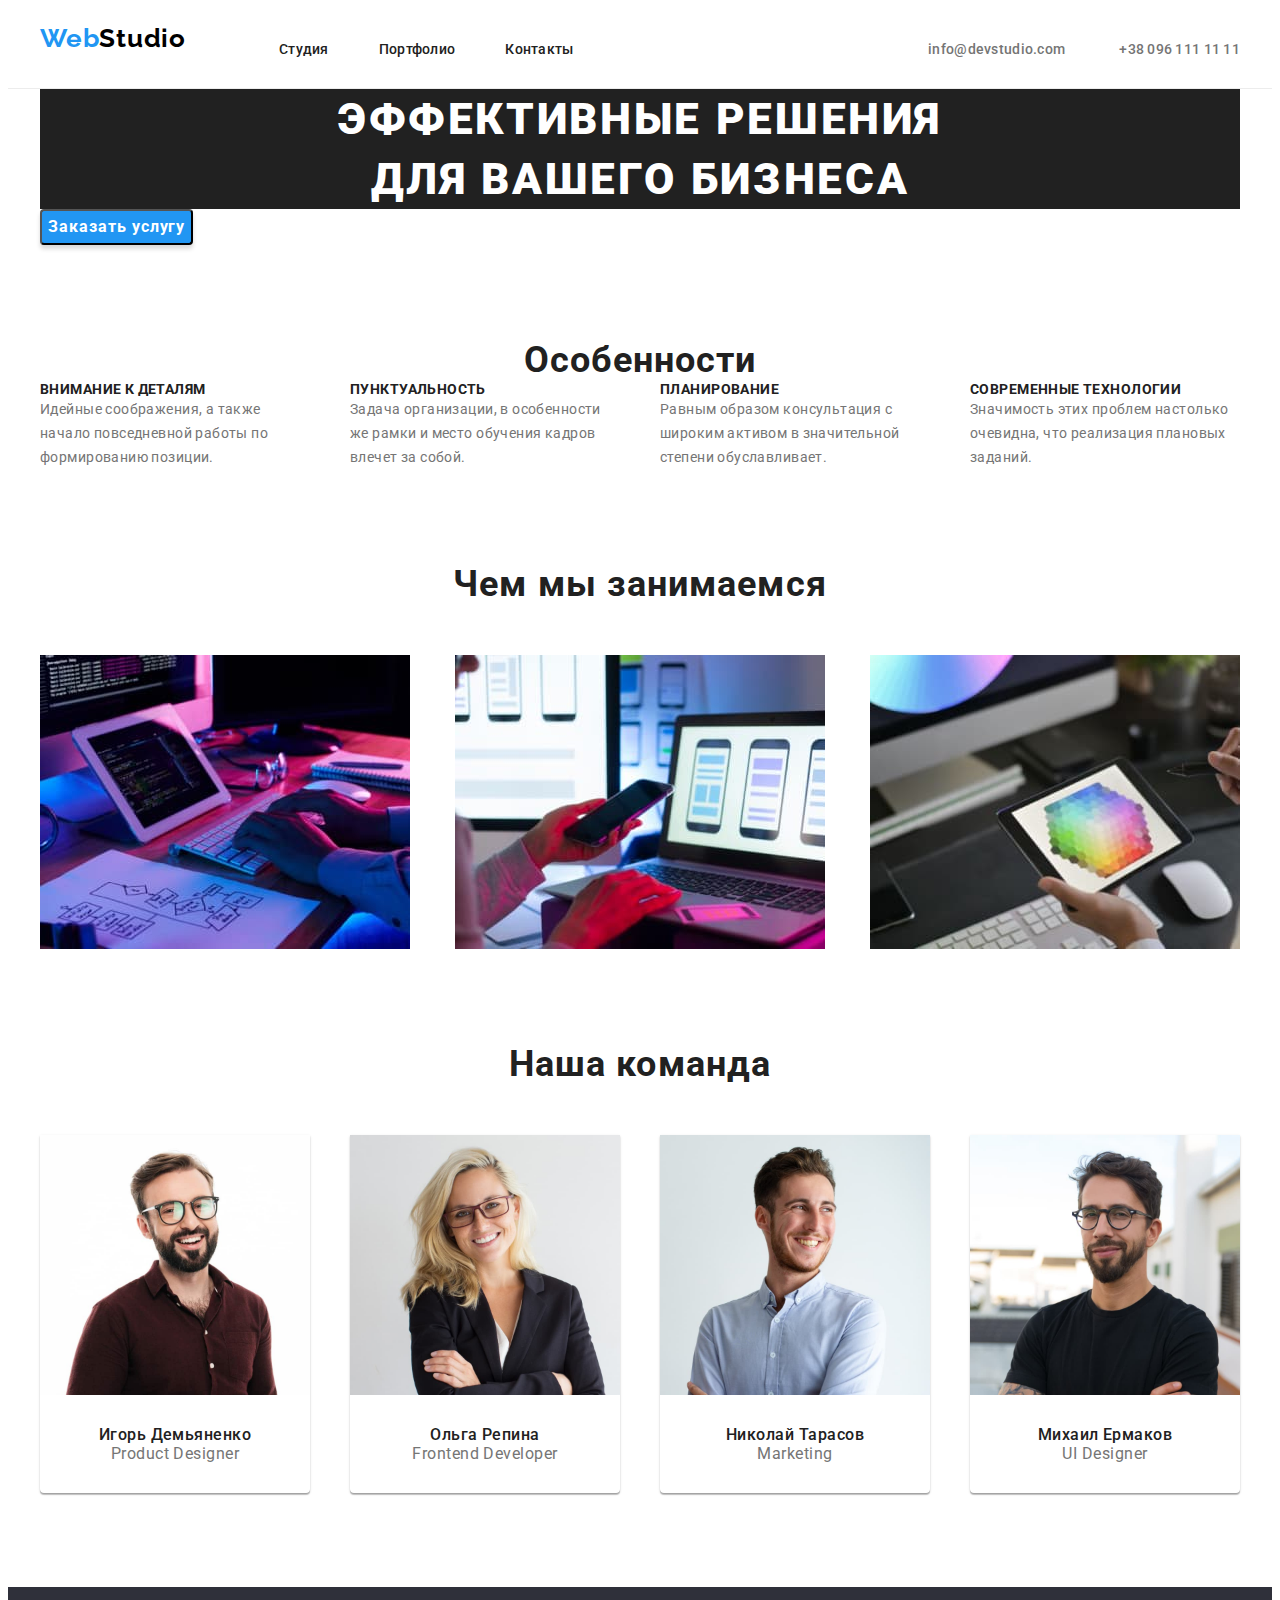
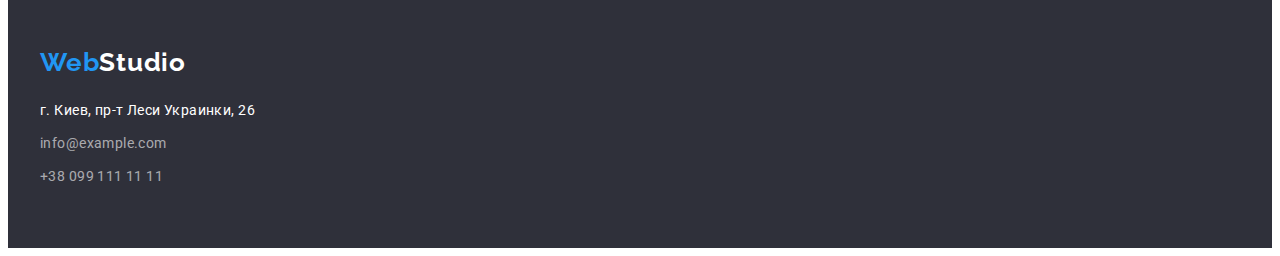
==== index.html @ 537c0da6 "Initial commit" ====
<!DOCTYPE html>
<html lang="en">
  <head>
    <meta charset="UTF-8" />
    <meta http-equiv="X-UA-Compatible" content="IE=edge" />
    <meta name="viewport" content="width=device-width, initial-scale=1.0" />
    <title>Web Stidio</title>
    <link
      rel="stylesheet"
      href="https://cdnjs.cloudflare.com/ajax/libs/modern-normalize/1.1.0/modern-normalize.min.css"
      integrity="sha512-wpPYUAdjBVSE4KJnH1VR1HeZfpl1ub8YT/NKx4PuQ5NmX2tKuGu6U/JRp5y+Y8XG2tV+wKQpNHVUX03MfMFn9Q=="
      crossorigin="anonymous"
      referrerpolicy="no-referrer"
    />
    <link rel="preconnect" href="https://fonts.googleapis.com" />
    <link rel="preconnect" href="https://fonts.gstatic.com" crossorigin />
    <link
      href="https://fonts.googleapis.com/css2?family=Raleway:wght@700&family=Roboto:wght@400;500;700;900&display=swap"
      rel="stylesheet"
    />
    <link rel="stylesheet" href="./css/styles.css" />
  </head>
  <body>
    <!-- Header-->
    <header>
      <div class="conteiner">
        <a href="./index.html" class="logo logo-heder"
          ><span class="first-logo">Web</span>Studio</a
        >
        <nav>
          <ul class="list">
            <li><a href="" class="nav-item">Студия</a></li>
            <li><a href="./portfolio.html" class="nav-item">Портфолио</a></li>
            <li><a href="" class="nav-item">Контакты</a></li>
          </ul>
        </nav>
        <div class="contact">
          <a href="mailto:info@devstudio.com" class="contact-header"
            >info@devstudio.com</a
          >
          <a href="tel:+380961111111" class="contact-header"
            >+38 096 111 11 11</a
          >
        </div>
      </div>
    </header>
    <!-- Main-->
    <main>
      <div class="conteiner">
        <section>
          <h1 class="hero-index">
            Эффективные решения <br />
            для вашего бизнеса
          </h1>
          <button type="button" class="hero-btn">Заказать услугу</button>
        </section>
        <section>
          <h2>Особенности</h2>
          <ul class="list advantage">
            <li>
              <h3>Внимание к деталям</h3>
              <p>
                Идейные соображения, а также начало повседневной работы по
                формированию позиции.
              </p>
            </li>
            <li>
              <h3>Пунктуальность</h3>
              <p>
                Задача организации, в особенности же рамки и место обучения
                кадров влечет за собой.
              </p>
            </li>
            <li>
              <h3>Планирование</h3>
              <p>
                Равным образом консультация с широким активом в значительной
                степени обуславливает.
              </p>
            </li>
            <li>
              <h3>Современные технологии</h3>
              <p>
                Значимость этих проблем настолько очевидна, что реализация
                плановых заданий.
              </p>
            </li>
          </ul>
        </section>
        <section class="works">
          <h2>Чем мы занимаемся</h2>
          <ul class="list">
            <li>
              <img
                src="./imges/codding.jpg"
                alt="Валидный коддинг"
                width="370"
                height="294"
              />
            </li>
            <li>
              <img
                src="./imges/flex.jpg"
                alt="Кросплатформенные приложения"
                width="370"
                height="294"
              />
            </li>
            <li>
              <img
                src="./imges/style.jpg"
                alt="современная визуализация"
                width="370"
                height="294"
              />
            </li>
          </ul>
        </section>
        <section class="team">
          <h2>Наша команда</h2>
          <ul class="list list-team">
            <li>
              <img
                src="./imges/igor.jpg"
                alt="Игорь Демьяненко"
                width="270"
                height="260"
              />
              <div>
                <h3>Игорь Демьяненко</h3>
                <p>Product Designer</p>
              </div>
            </li>
            <li>
              <img
                src="./imges/olga.jpg"
                alt="Ольга Репина"
                width="270"
                height="260"
              />
              <div>
                <h3>Ольга Репина</h3>
                <p>Frontend Developer</p>
              </div>
            </li>
            <li>
              <img
                src="./imges/nikolay.jpg"
                alt="Николай Тарасов"
                width="270"
                height="260"
              />
              <div>
                <h3>Николай Тарасов</h3>
                <p>Marketing</p>
              </div>
            </li>
            <li>
              <img
                src="./imges/mihail.jpg"
                alt="Михаил Ермаков"
                width="270"
                height="260"
              />
              <div>
                <h3>Михаил Ермаков</h3>
                <p>UI Designer</p>
              </div>
            </li>
          </ul>
        </section>
      </div>
    </main>
    <!--Footer-->
    <footer class="footer">
      <div class="conteiner">
        <a href="./index.html" class="logo logo-footer"
          ><span class="first-logo">Web</span>Studio</a
        >
        <address>
          <ul class="list">
            <li>
              <a
                href="https://goo.gl/maps/Edwmhxhsn8oZYqnP8"
                target="_blank"
                rel="noopener noreferrer"
                class="gmaps"
                >г. Киев, пр-т Леси Украинки, 26</a
              >
            </li>
            <li>
              <a href="mailto:info@example.com" class="contact-footer"
                >info@example.com</a
              >
            </li>
            <li>
              <a href="tel:+380991111111" class="contact-footer"
                >+38 099 111 11 11</a
              >
            </li>
          </ul>
        </address>
      </div>
    </footer>
  </body>
</html>
---- css/styles.css ----
:root {
  --primery-text-color: #757575;
  --title-text-color: #212121;
  --footer-text-color: #ffffff;
  --nav-item-color: #212121;
  --nav-item-active: #2196f3;
  --focus-link-color: #2196f3;
  --primery-bgcolor: #e5e5e5;
  --secondary-bgcolor: #f5f4fa;
  --header-bdcolor: #ffffff;
  --footer-bgcolor: #2f303a;
}

body {
  font-family: "Roboto", sans-serif;
  color: var(--primery-text-color);
}

h1,
h2,
h3,
h4,
h5,
h6,
p,
ul,
li {
  margin: 0;
  padding: 0;
}

h2 {
  font-weight: 700;
  font-size: 36px;
  line-height: calc(42 / 36);
  text-align: center;
  letter-spacing: 0.03em;
  color: var(--title-text-color);
}
.list {
  list-style: none;
}

.conteiner {
  margin: 0 auto;
  width: 1200px;
  padding: 0 15px;
  display: flex;
}

img {
  display: block;
  max-width: 100%;
  height: auto;
}

header {
  border-bottom: 1px solid #ececec;
}
header .conteiner {
  flex-direction: row;
  align-items: center;
  height: 80px;
}

header ul {
  display: flex;
}
.hero-index {
  font-weight: 900;
  font-size: 44px;
  line-height: calc(60 / 44);
  text-align: center;
  letter-spacing: 0.06em;
  text-transform: uppercase;
  color: #ffffff;
  background-color: #212121;
}
.hero-btn {
  background-color: #2196f3;
  font-family: "Roboto", sans-serif;
  font-weight: 700;
  font-size: 16px;
  line-height: calc(30 / 16);
  text-align: center;
  letter-spacing: 0.06em;
  color: #ffffff;
  box-shadow: 0px 4px 4px rgba(0, 0, 0, 0.15);
  border-radius: 4px;
  cursor: pointer;
}

.logo {
  display: flex;
  font-family: "Raleway", sans-serif;
  font-weight: 700;
  font-size: 26px;
  line-height: calc(31 / 26);
  letter-spacing: 0.03em;
  text-decoration: none;
  margin-right: 93px;
}
.logo-heder {
  color: #000000;
}
.logo-heder:visited {
  color: #000000;
}

.logo .first-logo {
  color: #2196f3;
}

.nav-item {
  font-weight: 500;
  font-size: 14px;
  line-height: calc(16 / 14);
  letter-spacing: 0.02em;
  color: var(--nav-item-color);
  text-decoration: none;
}

nav li:not(:last-child) {
  margin-right: 50px;
}

.nav-item:hover,
.nav-item:focus {
  color: var(--nav-item-active);
}
header .contact {
  margin-left: auto;
}
.contact .contact-header:not(:last-child) {
  margin-right: 50px;
}

main .conteiner {
  flex-direction: column;
}
main section:not(:last-child) {
  margin-bottom: 94px;
}

.advantage {
  display: flex;
  justify-content: space-between;
}

.advantage li {
  width: 270px;
}

.advantage h3 {
  font-size: 14px;
  line-height: calc(16 / 14);
  letter-spacing: 0.03em;
  text-transform: uppercase;
  color: var(--title-text-color);
}

.advantage p {
  font-size: 14px;
  line-height: calc(24 / 14);
  letter-spacing: 0.03em;
}

.works h2 {
  margin-bottom: 50px;
}

.works ul {
  display: flex;
  justify-content: space-between;
}

.team h2 {
  margin-bottom: 50px;
}

.team ul {
  display: flex;
  flex-wrap: wrap;
  justify-content: space-between;
  margin-bottom: 94px;
}

.team li {
  display: flex;
  width: 270px;
  flex-direction: column;
  box-shadow: 0px 1px 3px rgba(0, 0, 0, 0.12), 0px 1px 1px rgba(0, 0, 0, 0.14),
    0px 2px 1px rgba(0, 0, 0, 0.2);
  border-bottom-left-radius: 4px;
  border-bottom-right-radius: 4px;
}

.list-team h3 {
  font-weight: 500;
  font-size: 16px;
  line-height: calc(19 / 16);
  text-align: center;
  letter-spacing: 0.03em;
  color: var(--title-text-color);
}

.list-team p {
  font-size: 16px;
  line-height: calc(19 / 16);
  text-align: center;
  letter-spacing: 0.03em;
}

.list-team div,
.list-team img {
  margin-bottom: 30px;
}

.contact-header {
  font-style: normal;
  font-weight: 500;
  font-size: 14px;
  line-height: calc(16 / 14);
  letter-spacing: 0.02em;
  color: var(--primery-text-color);
  text-decoration: none;
}

.contact-footer {
  font-style: normal;
  font-size: 14px;
  line-height: calc(24 / 14);
  letter-spacing: 0.03em;
  color: rgba(255, 255, 255, 0.6);
  text-decoration: none;
}

.contact-header:hover,
.contact-header:focus,
.contact-footer:hover,
.contact-footer:focus {
  color: var(--focus-link-color);
}

.footer {
  display: flex;
  flex-direction: column;
  background-color: var(--footer-bgcolor);
  color: var(--footer-text-color);
}
.footer .conteiner {
  flex-direction: column;
  padding-top: 60px;
  padding-bottom: 60px;
}
.logo-footer {
  color: #ffffff;
}

.logo-footer:visited {
  color: #ffffff;
}

.conteiner .logo {
  margin-bottom: 20px;
}

.footer li:not(:last-child) {
  margin-bottom: 9px;
}

.gmaps {
  font-style: normal;
  font-weight: 400;
  font-size: 14px;
  line-height: calc(24 / 14);
  letter-spacing: 0.03em;
  color: #ffffff;
  text-decoration: none;
}

.portfolio-filter {
  justify-content: center;
  display: flex;
  margin-top: 247px;
  margin-bottom: 50px;
}

.portfolio-filter label {
  padding-top: 6px;
  padding-right: 22px;
  padding-bottom: 6px;
  padding-top: 22px;
}
.portfolio-filter li:not(:last-child) {
  margin-right: 8px;
}

.portfolio-filter input[type="radio"] {
  display: none;
}
.portfolio-filter label {
  cursor: pointer;
  padding: 7px 15px;
  border-radius: 4px;
  text-align: center;
  letter-spacing: 0.03em;
  color: #212121;
  font-weight: 500;
  font-size: 16px;
  line-height: calc(26 / 16);
  background-color: #f5f4fa;
}

.portfolio-filter input[type="radio"]:checked + label {
  background: #2196f3;
  color: #ffffff;
}

.portfolio-item {
  display: flex;
  flex-wrap: wrap;
}

.portfolio-item li {
  border-bottom: 1px solid #eeeeee;
}

.portfolio-item li:not(:nth-child(3n)) {
  margin-right: 30px;
}

.portfolio-item li:not(:nth-last-child(-n + 3)) {
  margin-bottom: 30px;
}

.portfolio-item .title {
  padding: 20xp 24px;
}

.portfolio-item h2 {
  font-weight: 700;
  font-size: 18px;
  line-height: calc(36 / 18);
  letter-spacing: 0.06em;
  color: var(--title-text-color);
}

.portfolio-item p {
  font-weight: 400;
  font-size: 16px;
  line-height: calc(30 / 16);
  letter-spacing: 0.03em;
}
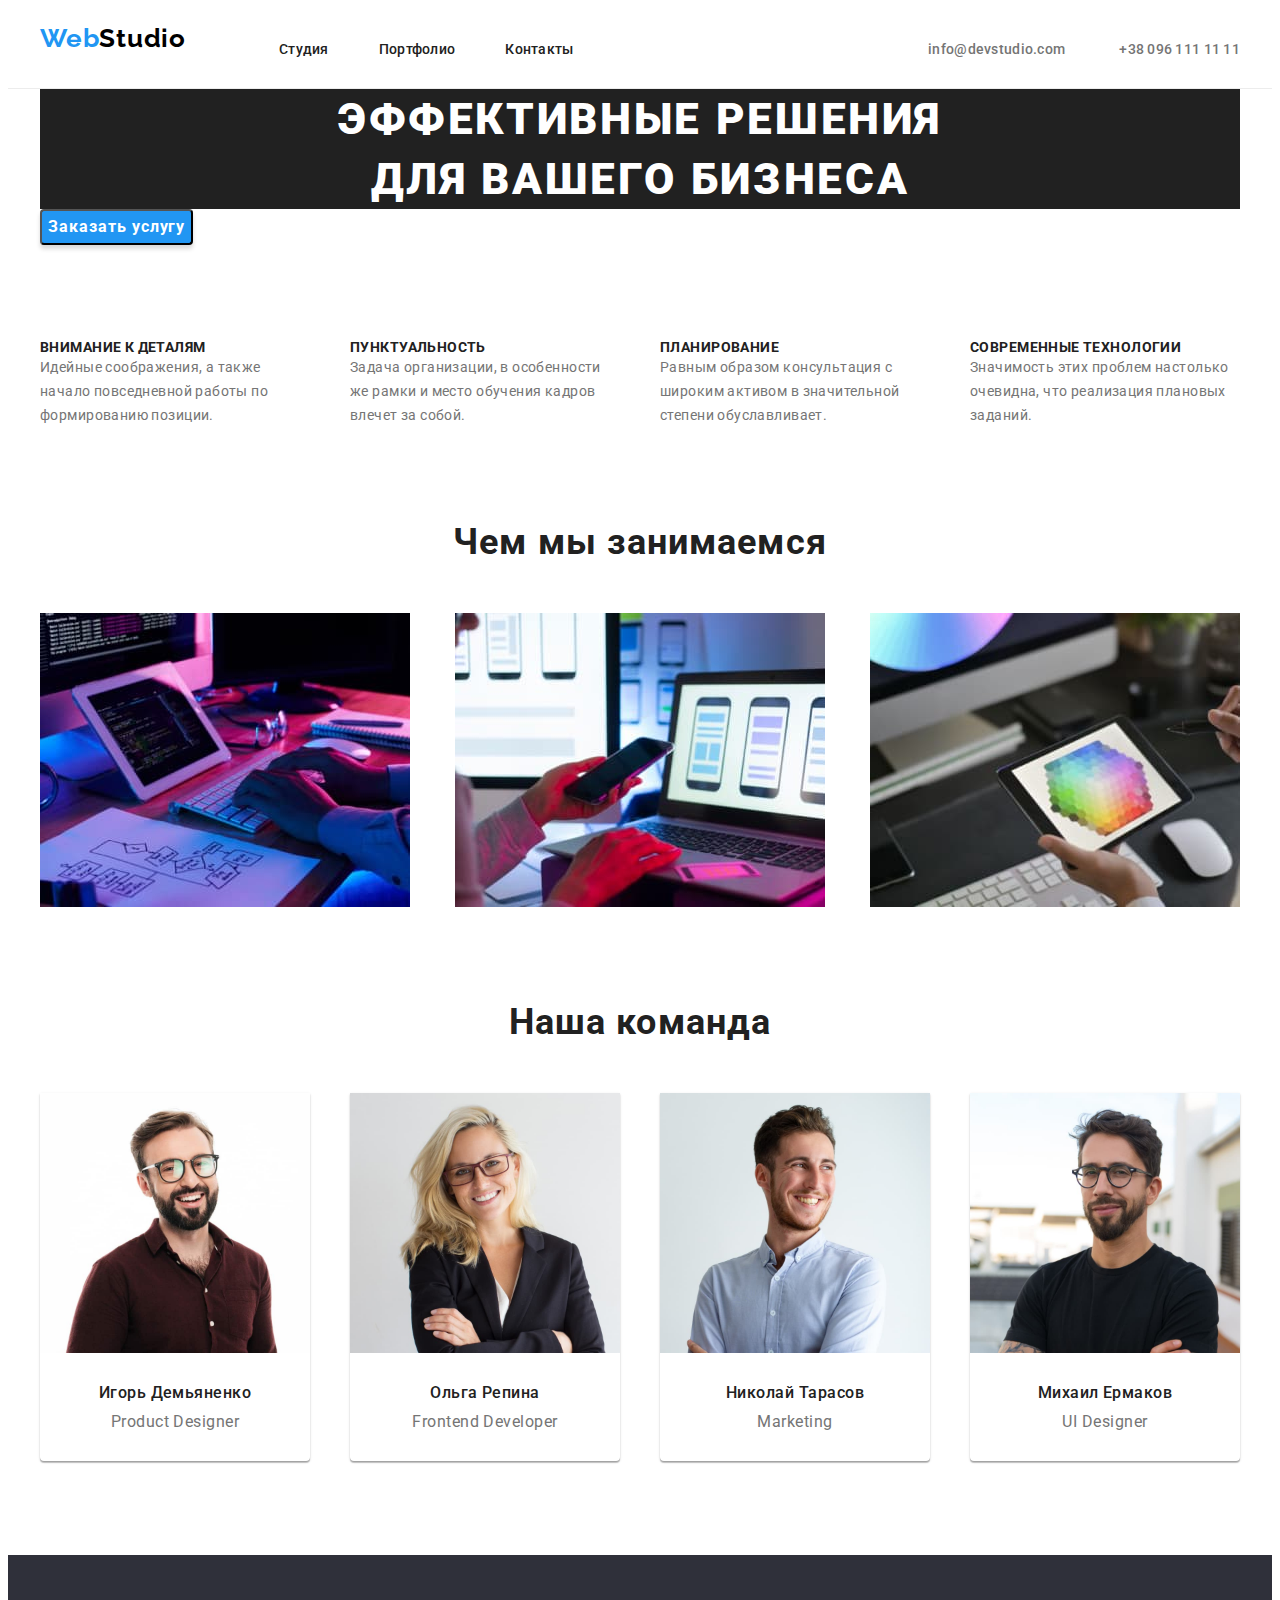
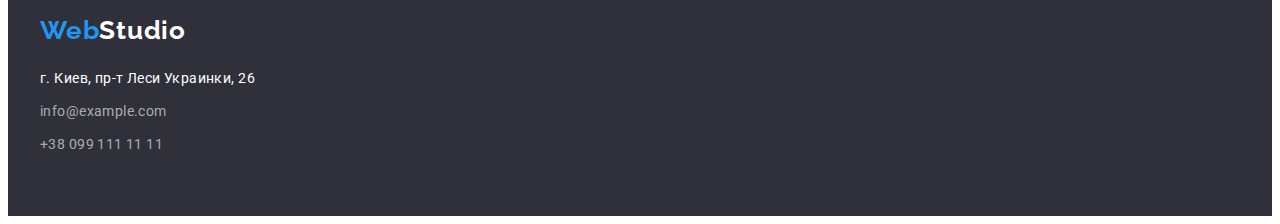
==== commit 3f6309a1: "box-style" ====
--- a/index.html
+++ b/index.html
@@ -55,7 +55,7 @@
           <button type="button" class="hero-btn">Заказать услугу</button>
         </section>
         <section>
-          <h2>Особенности</h2>
+          <h2 class="visually-hidden">Особенности</h2>
           <ul class="list advantage">
             <li>
               <h3>Внимание к деталям</h3>
--- a/css/styles.css
+++ b/css/styles.css
@@ -195,25 +195,26 @@
   border-bottom-right-radius: 4px;
 }
 
-.list-team h3 {
-  font-weight: 500;
-  font-size: 16px;
-  line-height: calc(19 / 16);
-  text-align: center;
-  letter-spacing: 0.03em;
-  color: var(--title-text-color);
-}
-
-.list-team p {
-  font-size: 16px;
-  line-height: calc(19 / 16);
-  text-align: center;
-  letter-spacing: 0.03em;
-}
-
 .list-team div,
 .list-team img {
   margin-bottom: 30px;
+}
+
+.list-team h3 {
+  margin-bottom: 10px;
+  font-weight: 500;
+  font-size: 16px;
+  line-height: calc(19 / 16);
+  text-align: center;
+  letter-spacing: 0.03em;
+  color: var(--title-text-color);
+}
+
+.list-team p {
+  font-size: 16px;
+  line-height: calc(19 / 16);
+  text-align: center;
+  letter-spacing: 0.03em;
 }
 
 .contact-header {
@@ -322,10 +323,6 @@
   flex-wrap: wrap;
 }
 
-.portfolio-item li {
-  border-bottom: 1px solid #eeeeee;
-}
-
 .portfolio-item li:not(:nth-child(3n)) {
   margin-right: 30px;
 }
@@ -334,16 +331,28 @@
   margin-bottom: 30px;
 }
 
+.portfolio-item div {
+  padding-top: 20px;
+  padding-right: 24px;
+  padding-bottom: 20px;
+  padding-left: 24px;
+  border-left: 1px solid #eeeeee;
+  border-right: 1px solid #eeeeee;
+  border-bottom: 1px solid #eeeeee;
+}
+
 .portfolio-item .title {
   padding: 20xp 24px;
 }
 
 .portfolio-item h2 {
+  margin-bottom: 4px;
   font-weight: 700;
   font-size: 18px;
   line-height: calc(36 / 18);
   letter-spacing: 0.06em;
   color: var(--title-text-color);
+  text-align: left;
 }
 
 .portfolio-item p {
@@ -352,3 +361,16 @@
   line-height: calc(30 / 16);
   letter-spacing: 0.03em;
 }
+
+.visually-hidden {
+  position: absolute;
+  width: 1px;
+  height: 1px;
+  margin: -1px;
+  border: 0;
+  padding: 0;
+  white-space: nowrap;
+  clip-path: inset(100%);
+  clip: rect(0 0 0 0);
+  overflow: hidden;
+}
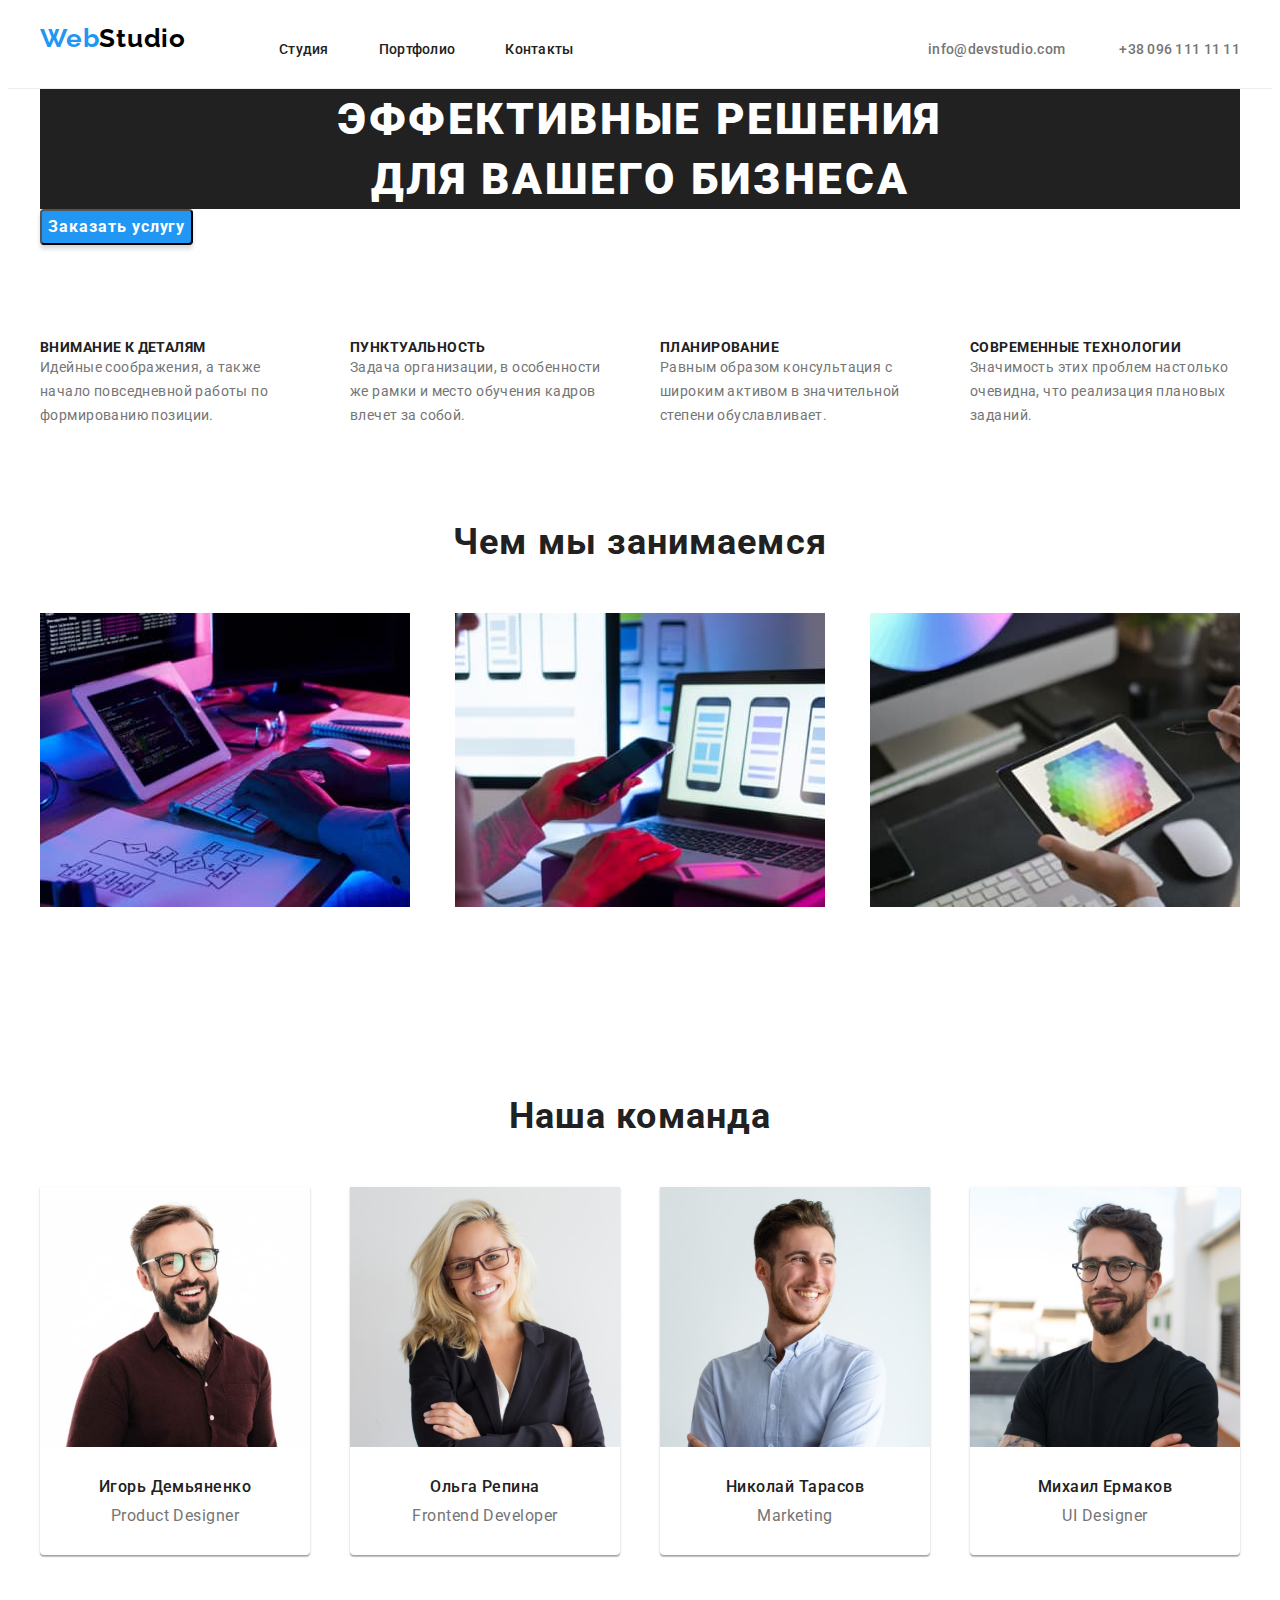
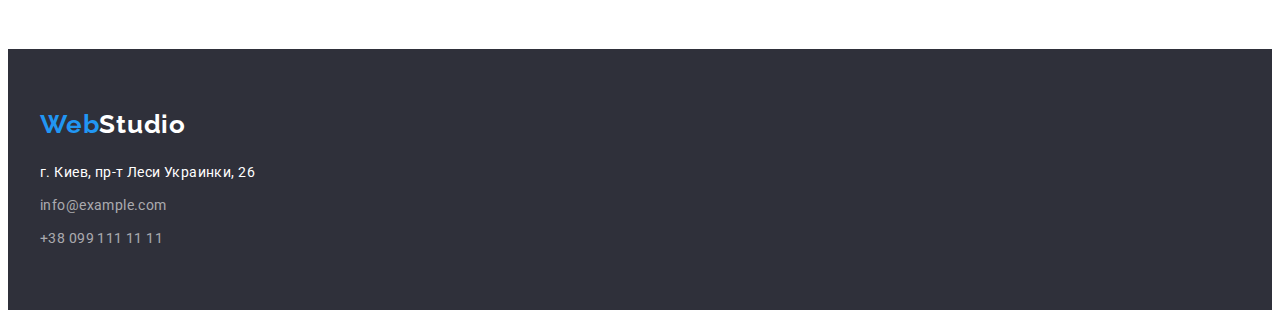
==== commit 1249b812: "correct section" ====
--- a/index.html
+++ b/index.html
@@ -47,7 +47,7 @@
     <!-- Main-->
     <main>
       <div class="conteiner">
-        <section>
+        <section class="hero">
           <h1 class="hero-index">
             Эффективные решения <br />
             для вашего бизнеса
--- a/css/styles.css
+++ b/css/styles.css
@@ -53,6 +53,9 @@
   max-width: 100%;
   height: auto;
 }
+section {
+  padding: 94px 0;
+}
 
 header {
   border-bottom: 1px solid #ececec;
@@ -66,6 +69,10 @@
 header ul {
   display: flex;
 }
+.hero {
+  padding: 0;
+}
+
 .hero-index {
   font-weight: 900;
   font-size: 44px;
@@ -138,9 +145,6 @@
 main .conteiner {
   flex-direction: column;
 }
-main section:not(:last-child) {
-  margin-bottom: 94px;
-}
 
 .advantage {
   display: flex;
@@ -165,6 +169,9 @@
   letter-spacing: 0.03em;
 }
 
+.works {
+  padding-top: 0;
+}
 .works h2 {
   margin-bottom: 50px;
 }
@@ -182,7 +189,6 @@
   display: flex;
   flex-wrap: wrap;
   justify-content: space-between;
-  margin-bottom: 94px;
 }
 
 .team li {
@@ -280,10 +286,15 @@
   text-decoration: none;
 }
 
+.portfolio {
+  padding-top: 247px;
+  padding-right: 0;
+  padding-bottom: 0;
+  padding-left: 0;
+}
 .portfolio-filter {
   justify-content: center;
   display: flex;
-  margin-top: 247px;
   margin-bottom: 50px;
 }
 
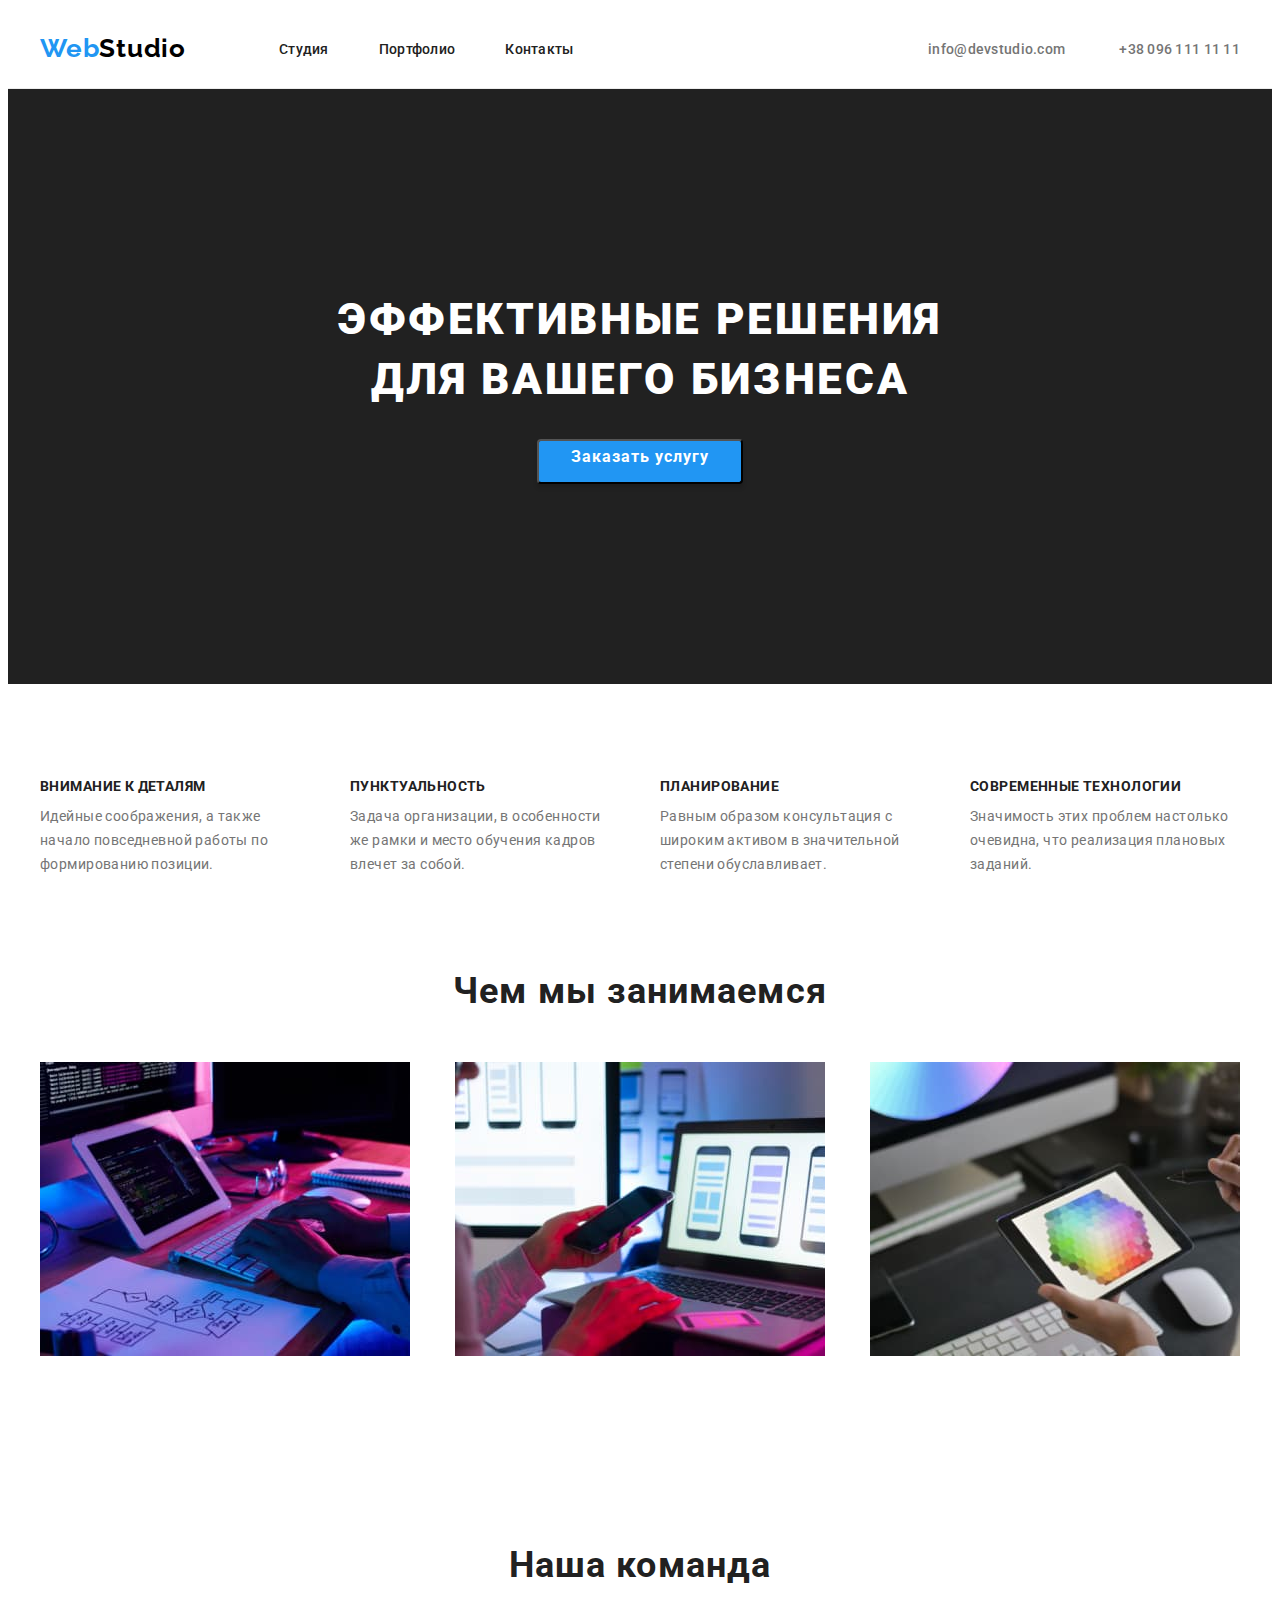
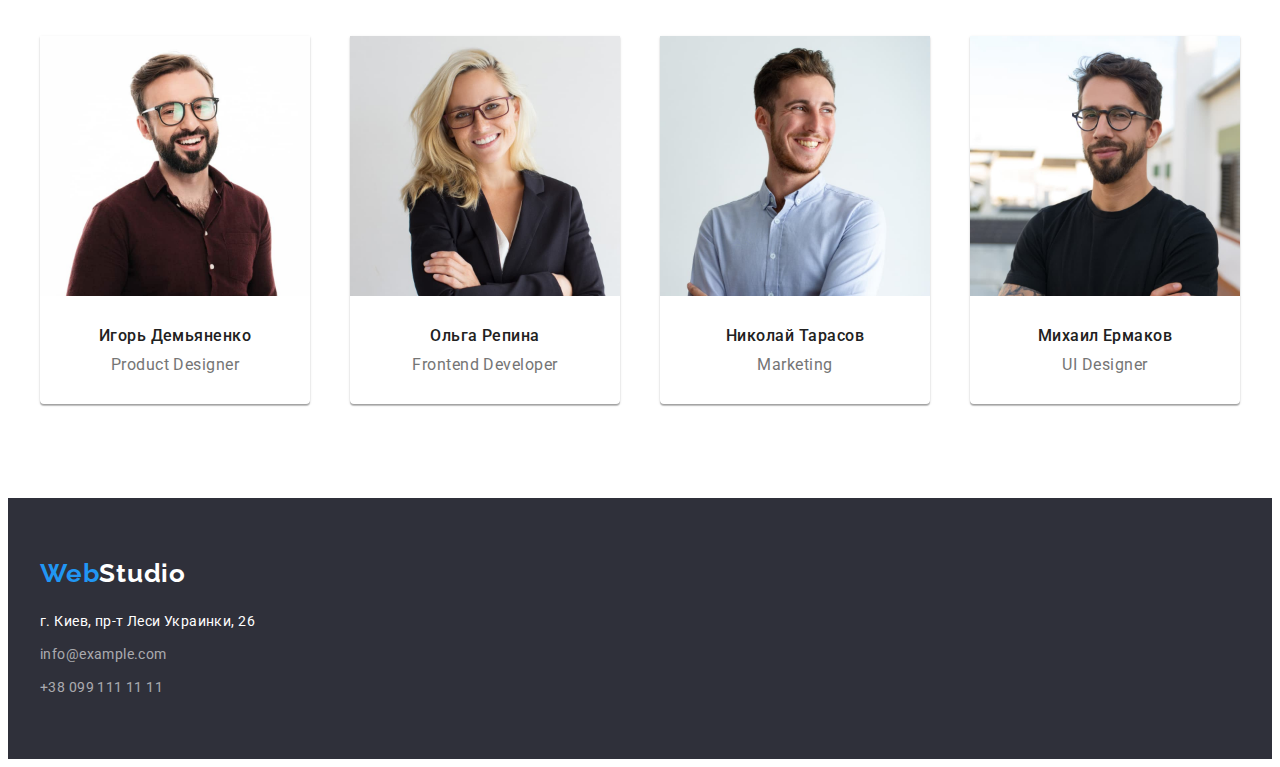
==== commit bf6ec6a9: "ver 1.1" ====
--- a/index.html
+++ b/index.html
@@ -46,15 +46,17 @@
     </header>
     <!-- Main-->
     <main>
-      <div class="conteiner">
-        <section class="hero">
+      <section class="hero">
+        <div class="conteiner">
           <h1 class="hero-index">
             Эффективные решения <br />
             для вашего бизнеса
           </h1>
           <button type="button" class="hero-btn">Заказать услугу</button>
-        </section>
-        <section>
+        </div>
+      </section>
+      <section>
+        <div class="conteiner">
           <h2 class="visually-hidden">Особенности</h2>
           <ul class="list advantage">
             <li>
@@ -86,8 +88,10 @@
               </p>
             </li>
           </ul>
-        </section>
-        <section class="works">
+        </div>
+      </section>
+      <section class="works">
+        <div class="conteiner">
           <h2>Чем мы занимаемся</h2>
           <ul class="list">
             <li>
@@ -115,8 +119,10 @@
               />
             </li>
           </ul>
-        </section>
-        <section class="team">
+        </div>
+      </section>
+      <section class="team">
+        <div class="conteiner">
           <h2>Наша команда</h2>
           <ul class="list list-team">
             <li>
@@ -168,8 +174,8 @@
               </div>
             </li>
           </ul>
-        </section>
-      </div>
+        </div>
+      </section>
     </main>
     <!--Footer-->
     <footer class="footer">
--- a/css/styles.css
+++ b/css/styles.css
@@ -70,10 +70,15 @@
   display: flex;
 }
 .hero {
-  padding: 0;
+  padding-top: 200px;
+  padding-left: 0;
+  padding-bottom: 200px;
+  padding-right: 0;
+  background-color: #212121;
 }
 
 .hero-index {
+  margin-bottom: 30px;
   font-weight: 900;
   font-size: 44px;
   line-height: calc(60 / 44);
@@ -81,10 +86,16 @@
   letter-spacing: 0.06em;
   text-transform: uppercase;
   color: #ffffff;
-  background-color: #212121;
 }
 .hero-btn {
+  padding-bottom: 10px;
+  padding-left: 32px;
+  padding-bottom: 10px;
+  padding-right: 32px;
+  margin-left: auto;
+  margin-right: auto;
   background-color: #2196f3;
+
   font-family: "Roboto", sans-serif;
   font-weight: 700;
   font-size: 16px;
@@ -161,6 +172,7 @@
   letter-spacing: 0.03em;
   text-transform: uppercase;
   color: var(--title-text-color);
+  margin-bottom: 10px;
 }
 
 .advantage p {
@@ -201,9 +213,11 @@
   border-bottom-right-radius: 4px;
 }
 
-.list-team div,
-.list-team img {
-  margin-bottom: 30px;
+.list-team div {
+  padding-top: 30px;
+  padding-left: 0px;
+  padding-bottom: 30px;
+  padding-right: 0px;
 }
 
 .list-team h3 {
@@ -251,25 +265,21 @@
 
 .footer {
   display: flex;
-  flex-direction: column;
+  padding-top: 60px;
+  padding-bottom: 60px;
   background-color: var(--footer-bgcolor);
   color: var(--footer-text-color);
 }
 .footer .conteiner {
   flex-direction: column;
-  padding-top: 60px;
-  padding-bottom: 60px;
 }
 .logo-footer {
+  margin-bottom: 20px;
   color: #ffffff;
 }
 
 .logo-footer:visited {
   color: #ffffff;
-}
-
-.conteiner .logo {
-  margin-bottom: 20px;
 }
 
 .footer li:not(:last-child) {
@@ -286,12 +296,6 @@
   text-decoration: none;
 }
 
-.portfolio {
-  padding-top: 247px;
-  padding-right: 0;
-  padding-bottom: 0;
-  padding-left: 0;
-}
 .portfolio-filter {
   justify-content: center;
   display: flex;
@@ -332,15 +336,19 @@
 .portfolio-item {
   display: flex;
   flex-wrap: wrap;
-}
-
-.portfolio-item li:not(:nth-child(3n)) {
+  margin: -15px;
+}
+
+.portfolio-item li {
+  margin: 15px;
+}
+/* .portfolio-item li:not(:nth-child(3n)) {
   margin-right: 30px;
-}
-
-.portfolio-item li:not(:nth-last-child(-n + 3)) {
+} */
+
+/* .portfolio-item li:not(:nth-last-child(-n + 3)) {
   margin-bottom: 30px;
-}
+}  */
 
 .portfolio-item div {
   padding-top: 20px;
